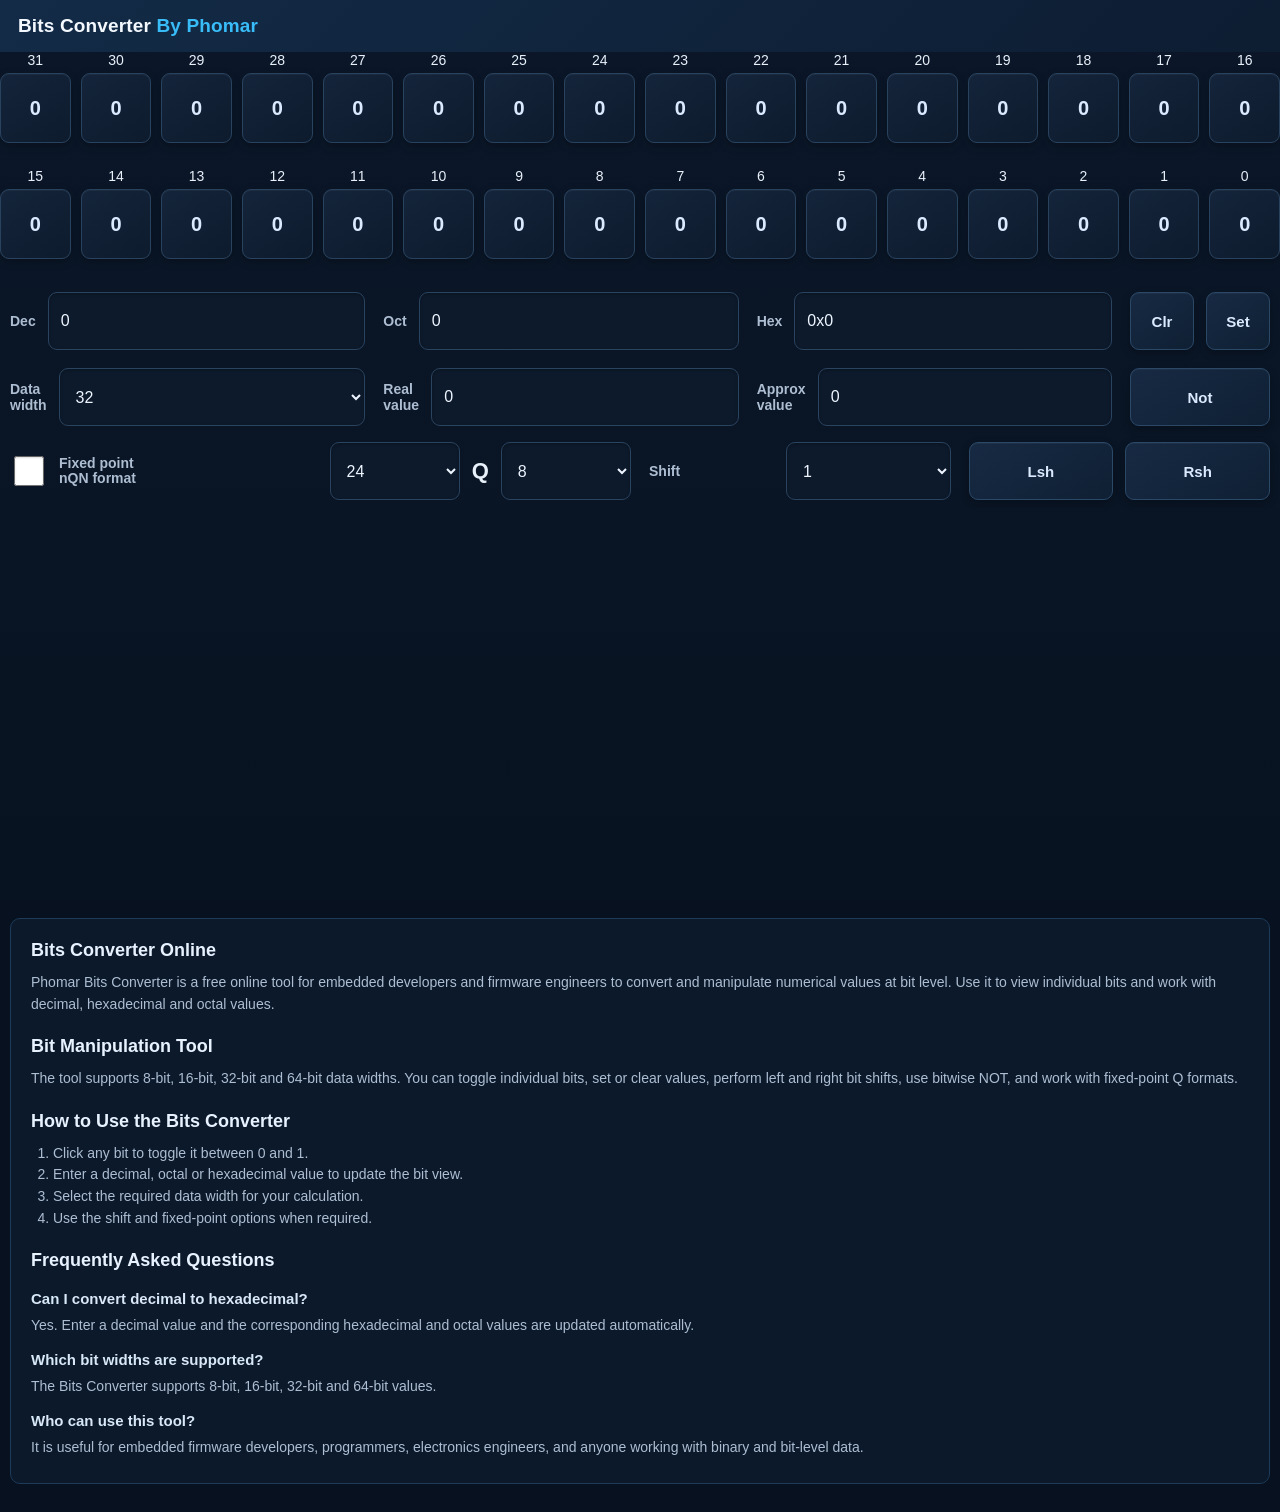
==== bits_convertorbyphomar.html @ a0f3a2d0 "Add files via upload" ====
<!DOCTYPE html>
<html lang="en">
<head>
<meta charset="UTF-8">
<meta name="viewport" content="width=device-width, initial-scale=1.0">
<title>Bits Converter Online - Decimal, Hex, Octal & Bit Manipulation | Phomar</title>
<meta name="description" content="Free online Bits Converter for decimal, hexadecimal, octal and binary bit manipulation. Toggle individual bits, shift bits and work with 8-bit, 16-bit, 32-bit and 64-bit values.">
<meta name="keywords" content="bits converter, bit converter online, decimal to hex converter, hex to decimal converter, binary bit manipulation, bit manipulation tool, 32 bit converter, embedded developer tools, firmware tools">
<meta name="author" content="Phomar">
<meta name="robots" content="index, follow">
<link rel="canonical" href="https://phomar.com/bits-converter.html">

<meta property="og:type" content="website">
<meta property="og:title" content="Bits Converter Online | Phomar">
<meta property="og:description" content="Free online tool for decimal, hexadecimal, octal and bit manipulation.">
<meta property="og:url" content="https://phomar.com/bits-converter.html">
<meta property="og:site_name" content="Phomar">

<meta name="twitter:card" content="summary">
<meta name="twitter:title" content="Bits Converter Online | Phomar">
<meta name="twitter:description" content="Convert and manipulate bits, decimal, hexadecimal and octal values online.">
<style>
    * { box-sizing: border-box; }
    body {
        margin: 0;
        font-family: Inter, "Segoe UI", Arial, sans-serif;
        background: #07111f;
        color: #e8f0fa;
    }

    .app {
        max-width: 1400px;
        margin: 0 auto;
        min-height: 100vh;
        background: linear-gradient(180deg, #0b1729 0%, #081321 100%);
    }

    .titlebar {
        height: 52px;
        display: flex;
        align-items: center;
        padding: 0 18px;
        background: linear-gradient(135deg, #132b47, #0d1d32);
        color: #f4f9ff;
        font-size: 19px;
        font-weight: 700;
        letter-spacing: .15px;
    }

    .brand {
        color: #38bdf8;
    }
        border-bottom: 1px solid #284564;
        box-shadow: 0 6px 18px rgba(0,0,0,.25);
    }

    .bits {
        padding: 12px 10px 4px;
        border-bottom: 1px solid #1d334c;
    }

    .bit-row {
        display: grid;
        grid-template-columns: repeat(16, 1fr);
        gap: 10px;
        margin-bottom: 25px;
    }

    .bit {
        text-align: center;
    }

    .bit-number {
        font-size: 14px;
        margin-bottom: 5px;
    }

    .bit-button {
        width: 100%;
        height: 70px;
        border: 1px solid #29435f;
        border-radius: 9px;
        background: linear-gradient(145deg, #14243a, #0d1b2d);
        color: #dbeafe;
        box-shadow: 0 3px 8px rgba(0,0,0,.28), inset 0 1px 0 rgba(255,255,255,.04);
        font-size: 20px;
        font-weight: 650;
        cursor: pointer;
        transition: .15s ease;
    }

    .bit-button:hover {
        border-color: #3b82f6;
        background: linear-gradient(145deg, #19304c, #10243a);
        transform: translateY(-1px);
    }

    .bit-button.on {
        background: linear-gradient(145deg, #16a66a, #0d7d51);
        border-color: #35d996;
        color: #ecfff7;
        font-weight: 700;
        box-shadow: 0 0 0 1px rgba(53,217,150,.15), 0 4px 14px rgba(16,185,129,.18);
    }

    .panel {
        display: grid;
        grid-template-columns: 1fr 1fr 1fr 140px;
        gap: 18px;
        padding: 8px 10px;
        align-items: center;
    }

    .field-group {
        display: flex;
        align-items: center;
        gap: 12px;
    }

    label {
        font-size: 14px;
        white-space: nowrap;
        color: #aebed2;
        font-weight: 550;
    }

    input, select {
        height: 58px;
        width: 100%;
        border: 1px solid #2a435f;
        border-radius: 9px;
        background: #0d1a2b;
        color: #edf5ff;
        box-shadow: inset 0 1px 3px rgba(0,0,0,.28);
        padding: 8px 12px;
        font-size: 16px;
        outline: none;
        transition: .15s ease;
    }

    input:focus, select:focus {
        border-color: #38bdf8;
        box-shadow: 0 0 0 3px rgba(56,189,248,.12);
    }

    .wide-label {
        white-space: normal;
        line-height: 1.05;
    }

    .btn {
        height: 58px;
        border: 1px solid #2b4867;
        background: linear-gradient(145deg, #172a43, #0f2034);
        color: #dbeafe;
        box-shadow: 0 3px 9px rgba(0,0,0,.25), inset 0 1px 0 rgba(255,255,255,.04);
        font-size: 15px;
        font-weight: 650;
        cursor: pointer;
        border-radius: 9px;
        transition: .15s ease;
    }

    .btn:hover {
        border-color: #38bdf8;
        background: linear-gradient(145deg, #1b3552, #122943);
        transform: translateY(-1px);
    }

    .btn:active, .bit-button:active {
        transform: translateY(0);
    }

    .operations {
        display: grid;
        grid-template-columns: 1fr 1fr 1fr 1fr;
        gap: 18px;
        padding: 8px 10px 20px;
        align-items: center;
    }

    .operation-row {
        display: flex;
        align-items: center;
        gap: 12px;
    }

    .operation-row label {
        min-width: 125px;
        white-space: normal;
    }

    .checkbox {
        width: 30px;
        height: 30px;
        accent-color: #38bdf8;
        cursor: pointer;
    }

    .action-buttons {
        display: grid;
        grid-template-columns: repeat(2, 1fr);
        gap: 12px;
    }

    .bottom-actions {
        display: flex;
        justify-content: flex-end;
        padding: 0 10px 25px;
    }

    @media (max-width: 900px) {
        .bit-row {
            gap: 5px;
        }
        .bit-number { font-size: 14px; }
        .bit-button { height: 50px; font-size: 20px; }
        .panel, .operations {
            grid-template-columns: 1fr 1fr;
        }
    }

    @media (max-width: 600px) {
        .titlebar { font-size: 20px; }
        .bit-row {
            grid-template-columns: repeat(8, 1fr);
        }
        .panel, .operations {
            grid-template-columns: 1fr;
        }
    }
</style>
</head>

<body>
<div class="app">

    <div class="titlebar"><span>Bits Converter <span class="brand">By Phomar</span></span></div>

    <div class="bits">
        <div class="bit-row" id="highBits"></div>
        <div class="bit-row" id="lowBits"></div>
    </div>

    <div class="panel">
        <div class="field-group">
            <label>Dec</label>
            <input id="dec" type="text" value="0">
        </div>

        <div class="field-group">
            <label>Oct</label>
            <input id="oct" type="text" value="0">
        </div>

        <div class="field-group">
            <label>Hex</label>
            <input id="hex" type="text" value="0">
        </div>

        <div class="action-buttons">
            <button class="btn" onclick="clearAll()">Clr</button>
            <button class="btn" onclick="setAll()">Set</button>
        </div>

        <div class="field-group">
            <label>Data<br>width</label>
            <select id="width" onchange="changeWidth()">
                <option value="8">8</option>
                <option value="16">16</option>
                <option value="32" selected>32</option>
                <option value="64">64</option>
            </select>
        </div>

        <div class="field-group">
            <label>Real<br>value</label>
            <input id="real" type="number" value="0">
        </div>

        <div class="field-group">
            <label>Approx<br>value</label>
            <input id="approx" type="text" value="0" readonly>
        </div>

        <button class="btn" onclick="bitNot()">Not</button>
    </div>

    <div class="operations">
        <div class="operation-row">
            <input class="checkbox" id="fixed" type="checkbox">
            <label class="wide-label">Fixed point<br>nQN format</label>
        </div>

        <div class="operation-row">
            <select id="qN">
                <option>24</option>
                <option>16</option>
                <option>8</option>
                <option>4</option>
                <option>2</option>
            </select>
            <strong style="font-size:22px;">Q</strong>
            <select id="qM">
                <option>8</option>
                <option>16</option>
                <option>24</option>
                <option>32</option>
            </select>
        </div>

        <div class="operation-row">
            <label>Shift</label>
            <select id="shift">
                <option>1</option>
                <option>2</option>
                <option>4</option>
                <option>8</option>
            </select>
        </div>

        <div class="action-buttons">
            <button class="btn" onclick="shiftLeft()">Lsh</button>
            <button class="btn" onclick="shiftRight()">Rsh</button>
        </div>
    </div>



</div>

<script>
let value = 0n;
let dataWidth = 32;

function mask() {
    return (1n << BigInt(dataWidth)) - 1n;
}

function renderBits() {
    const high = document.getElementById("highBits");
    const low = document.getElementById("lowBits");
    high.innerHTML = "";
    low.innerHTML = "";

    for (let bit = 31; bit >= 16; bit--) {
        if (bit < dataWidth) addBit(high, bit);
        else addDisabledBit(high, bit);
    }

    for (let bit = 15; bit >= 0; bit--) {
        if (bit < dataWidth) addBit(low, bit);
        else addDisabledBit(low, bit);
    }
}

function addBit(parent, bit) {
    const wrapper = document.createElement("div");
    wrapper.className = "bit";

    const number = document.createElement("div");
    number.className = "bit-number";
    number.textContent = bit;

    const button = document.createElement("button");
    button.className = "bit-button";
    const state = ((value >> BigInt(bit)) & 1n) === 1n;
    button.textContent = state ? "1" : "0";

    if (state) button.classList.add("on");

    button.onclick = () => {
        value ^= (1n << BigInt(bit));
        update();
    };

    wrapper.appendChild(number);
    wrapper.appendChild(button);
    parent.appendChild(wrapper);
}

function addDisabledBit(parent, bit) {
    const wrapper = document.createElement("div");
    wrapper.className = "bit";
    wrapper.style.opacity = ".35";

    const number = document.createElement("div");
    number.className = "bit-number";
    number.textContent = bit;

    const button = document.createElement("button");
    button.className = "bit-button";
    button.textContent = "0";
    button.disabled = true;

    wrapper.appendChild(number);
    wrapper.appendChild(button);
    parent.appendChild(wrapper);
}

function unsignedValue() {
    return value & mask();
}

function signedValue() {
    const v = unsignedValue();
    const sign = 1n << BigInt(dataWidth - 1);
    return (v & sign) ? v - (1n << BigInt(dataWidth)) : v;
}

function update() {
    value = unsignedValue();

    document.getElementById("dec").value = signedValue().toString();
    document.getElementById("oct").value = unsignedValue().toString(8);
    document.getElementById("hex").value = "0x" + unsignedValue().toString(16).toUpperCase();

    const real = Number(document.getElementById("real").value || 0);
    document.getElementById("approx").value =
        document.getElementById("fixed").checked ? calculateQ(real) : real;

    renderBits();
}

function parseInput(input, base) {
    try {
        let s = input.trim();
        if (base === 16) s = s.replace(/^0x/i, "");
        if (!s) return 0n;
        return BigInt(parseInt(s, base));
    } catch {
        return 0n;
    }
}

document.getElementById("dec").addEventListener("change", e => {
    try {
        value = BigInt(e.target.value);
        update();
    } catch {}
});

document.getElementById("oct").addEventListener("change", e => {
    value = parseInput(e.target.value, 8);
    update();
});

document.getElementById("hex").addEventListener("change", e => {
    value = parseInput(e.target.value, 16);
    update();
});

function clearAll() {
    value = 0n;
    update();
}

function setAll() {
    value = mask();
    update();
}

function bitNot() {
    value = (~value) & mask();
    update();
}

function shiftLeft() {
    const s = BigInt(document.getElementById("shift").value);
    value = (value << s) & mask();
    update();
}

function shiftRight() {
    const s = BigInt(document.getElementById("shift").value);
    value = value >> s;
    update();
}

function changeWidth() {
    dataWidth = Number(document.getElementById("width").value);
    value &= mask();
    update();
}

function calculateQ(real) {
    const q = Number(document.getElementById("qM").value);
    return real / Math.pow(2, q);
}

document.getElementById("fixed").addEventListener("change", update);

renderBits();
update();
</script>

    <section class="seo-content" aria-label="About Bits Converter">
        <h2>Bits Converter Online</h2>
        <p>
            Phomar Bits Converter is a free online tool for embedded developers and
            firmware engineers to convert and manipulate numerical values at bit level.
            Use it to view individual bits and work with decimal, hexadecimal and octal values.
        </p>

        <h2>Bit Manipulation Tool</h2>
        <p>
            The tool supports 8-bit, 16-bit, 32-bit and 64-bit data widths. You can toggle
            individual bits, set or clear values, perform left and right bit shifts,
            use bitwise NOT, and work with fixed-point Q formats.
        </p>

        <h2>How to Use the Bits Converter</h2>
        <ol>
            <li>Click any bit to toggle it between 0 and 1.</li>
            <li>Enter a decimal, octal or hexadecimal value to update the bit view.</li>
            <li>Select the required data width for your calculation.</li>
            <li>Use the shift and fixed-point options when required.</li>
        </ol>

        <h2>Frequently Asked Questions</h2>
        <h3>Can I convert decimal to hexadecimal?</h3>
        <p>Yes. Enter a decimal value and the corresponding hexadecimal and octal values are updated automatically.</p>

        <h3>Which bit widths are supported?</h3>
        <p>The Bits Converter supports 8-bit, 16-bit, 32-bit and 64-bit values.</p>

        <h3>Who can use this tool?</h3>
        <p>
            It is useful for embedded firmware developers, programmers, electronics engineers,
            and anyone working with binary and bit-level data.
        </p>
    </section>

    <style>
        .seo-content {
            margin: 18px 10px 28px;
            padding: 18px 20px;
            border: 1px solid #1d3a58;
            border-radius: 10px;
            background: rgba(13, 29, 48, .72);
            color: #aebed2;
            line-height: 1.55;
            font-size: 14px;
        }
        .seo-content h2 {
            margin: 0 0 7px;
            color: #e8f2ff;
            font-size: 18px;
        }
        .seo-content h2:not(:first-child) {
            margin-top: 18px;
        }
        .seo-content h3 {
            margin: 12px 0 4px;
            color: #d9e8f8;
            font-size: 15px;
        }
        .seo-content p {
            margin: 0 0 7px;
        }
        .seo-content ol {
            margin: 6px 0 0;
            padding-left: 22px;
        }
    </style>

    <script type="application/ld+json">
    {
      "@context": "https://schema.org",
      "@type": "WebApplication",
      "name": "Bits Converter Online",
      "alternateName": "Phomar Bits Converter",
      "url": "https://phomar.com/bits-converter.html",
      "description": "Free online tool for decimal, hexadecimal, octal and bit-level manipulation.",
      "applicationCategory": "DeveloperApplication",
      "operatingSystem": "Any",
      "author": {
        "@type": "Organization",
        "name": "Phomar",
        "url": "https://phomar.com"
      },
      "offers": {
        "@type": "Offer",
        "price": "0",
        "priceCurrency": "USD"
      }
    }
    </script>

</body>
</html>
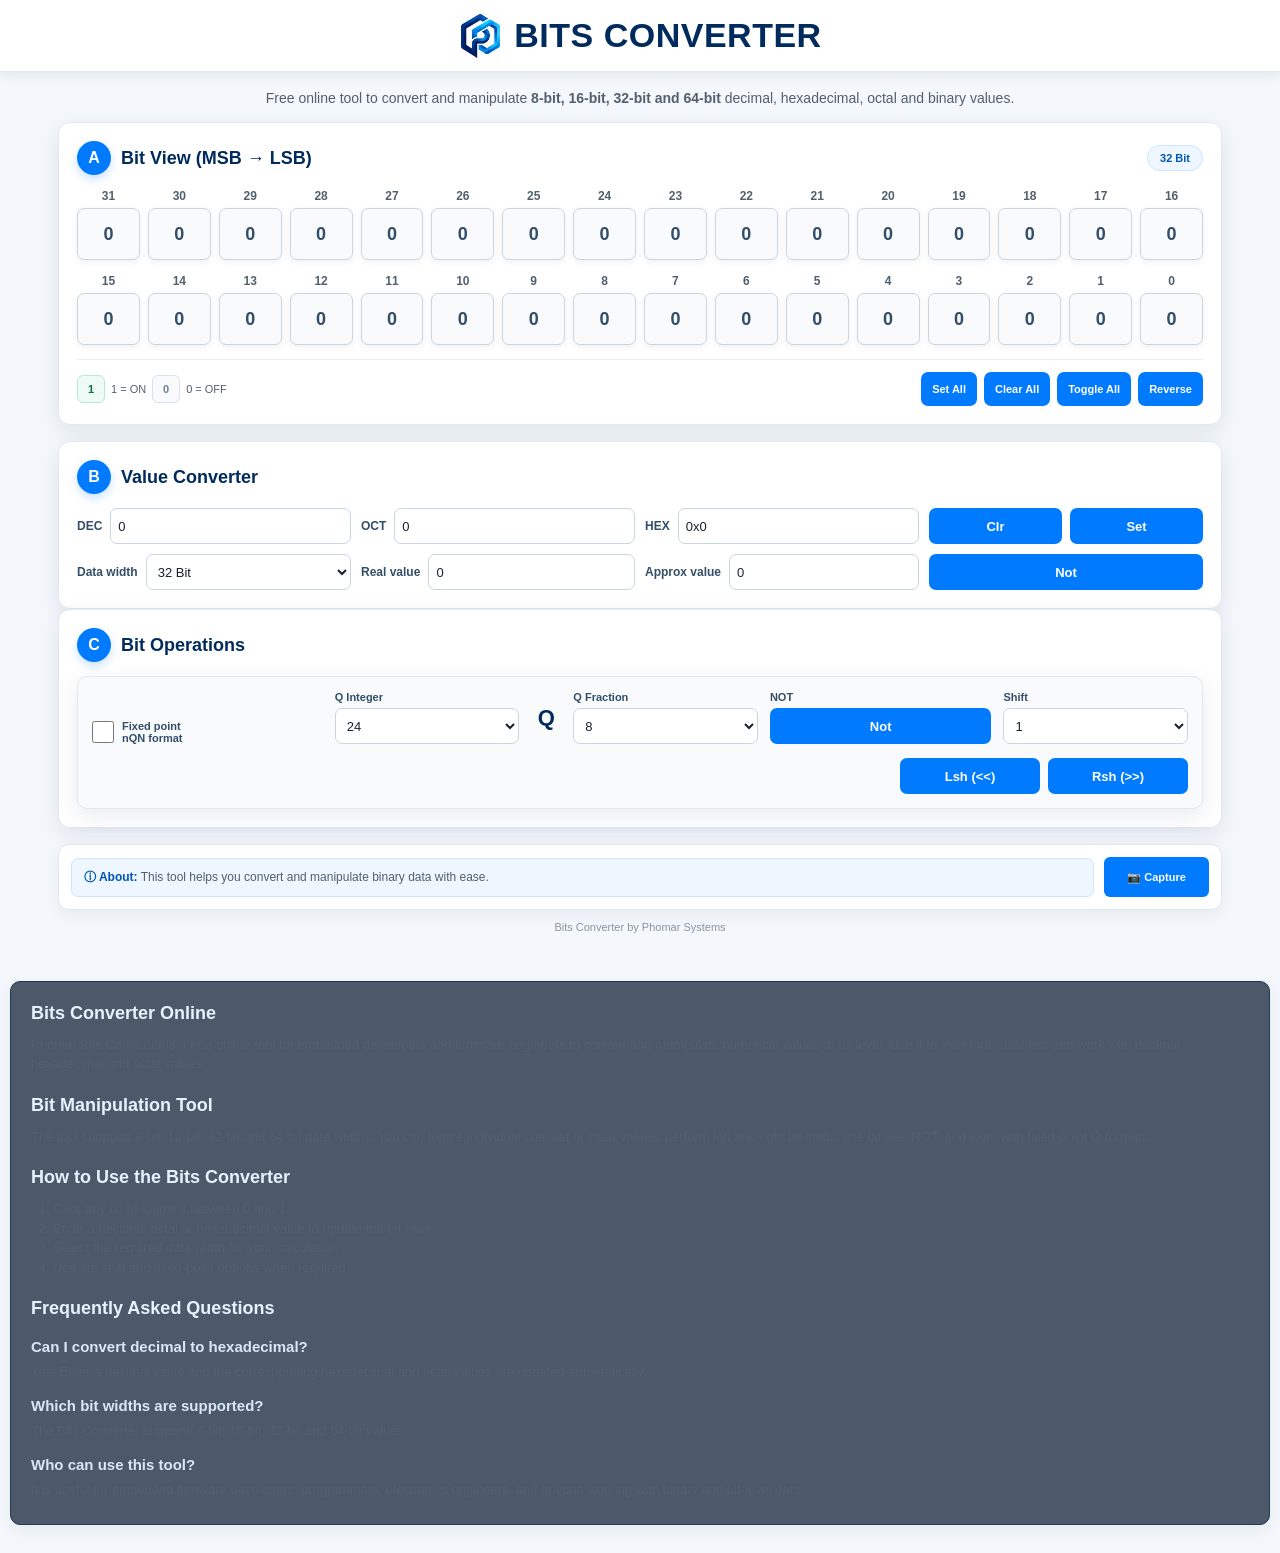
==== commit 2d43e3d9: "Update bits_convertorbyphomar.html" ====
--- a/bits_convertorbyphomar.html
+++ b/bits_convertorbyphomar.html
@@ -20,315 +20,817 @@
 <meta name="twitter:title" content="Bits Converter Online | Phomar">
 <meta name="twitter:description" content="Convert and manipulate bits, decimal, hexadecimal and octal values online.">
 <style>
-    * { box-sizing: border-box; }
-    body {
-        margin: 0;
-        font-family: Inter, "Segoe UI", Arial, sans-serif;
-        background: #07111f;
-        color: #e8f0fa;
-    }
-
-    .app {
-        max-width: 1400px;
-        margin: 0 auto;
-        min-height: 100vh;
-        background: linear-gradient(180deg, #0b1729 0%, #081321 100%);
-    }
-
-    .titlebar {
-        height: 52px;
-        display: flex;
-        align-items: center;
-        padding: 0 18px;
-        background: linear-gradient(135deg, #132b47, #0d1d32);
-        color: #f4f9ff;
-        font-size: 19px;
-        font-weight: 700;
-        letter-spacing: .15px;
-    }
-
-    .brand {
-        color: #38bdf8;
-    }
-        border-bottom: 1px solid #284564;
-        box-shadow: 0 6px 18px rgba(0,0,0,.25);
-    }
-
-    .bits {
-        padding: 12px 10px 4px;
-        border-bottom: 1px solid #1d334c;
-    }
-
-    .bit-row {
-        display: grid;
-        grid-template-columns: repeat(16, 1fr);
-        gap: 10px;
-        margin-bottom: 25px;
-    }
-
-    .bit {
-        text-align: center;
-    }
-
-    .bit-number {
-        font-size: 14px;
-        margin-bottom: 5px;
-    }
-
-    .bit-button {
-        width: 100%;
-        height: 70px;
-        border: 1px solid #29435f;
-        border-radius: 9px;
-        background: linear-gradient(145deg, #14243a, #0d1b2d);
-        color: #dbeafe;
-        box-shadow: 0 3px 8px rgba(0,0,0,.28), inset 0 1px 0 rgba(255,255,255,.04);
-        font-size: 20px;
-        font-weight: 650;
-        cursor: pointer;
-        transition: .15s ease;
-    }
-
-    .bit-button:hover {
-        border-color: #3b82f6;
-        background: linear-gradient(145deg, #19304c, #10243a);
-        transform: translateY(-1px);
-    }
-
-    .bit-button.on {
-        background: linear-gradient(145deg, #16a66a, #0d7d51);
-        border-color: #35d996;
-        color: #ecfff7;
-        font-weight: 700;
-        box-shadow: 0 0 0 1px rgba(53,217,150,.15), 0 4px 14px rgba(16,185,129,.18);
-    }
-
-    .panel {
-        display: grid;
-        grid-template-columns: 1fr 1fr 1fr 140px;
-        gap: 18px;
-        padding: 8px 10px;
-        align-items: center;
-    }
-
-    .field-group {
-        display: flex;
-        align-items: center;
-        gap: 12px;
-    }
-
-    label {
-        font-size: 14px;
-        white-space: nowrap;
-        color: #aebed2;
-        font-weight: 550;
-    }
-
-    input, select {
-        height: 58px;
-        width: 100%;
-        border: 1px solid #2a435f;
-        border-radius: 9px;
-        background: #0d1a2b;
-        color: #edf5ff;
-        box-shadow: inset 0 1px 3px rgba(0,0,0,.28);
-        padding: 8px 12px;
-        font-size: 16px;
-        outline: none;
-        transition: .15s ease;
-    }
-
-    input:focus, select:focus {
-        border-color: #38bdf8;
-        box-shadow: 0 0 0 3px rgba(56,189,248,.12);
-    }
-
-    .wide-label {
-        white-space: normal;
-        line-height: 1.05;
-    }
-
-    .btn {
-        height: 58px;
-        border: 1px solid #2b4867;
-        background: linear-gradient(145deg, #172a43, #0f2034);
-        color: #dbeafe;
-        box-shadow: 0 3px 9px rgba(0,0,0,.25), inset 0 1px 0 rgba(255,255,255,.04);
-        font-size: 15px;
-        font-weight: 650;
-        cursor: pointer;
-        border-radius: 9px;
-        transition: .15s ease;
-    }
-
-    .btn:hover {
-        border-color: #38bdf8;
-        background: linear-gradient(145deg, #1b3552, #122943);
-        transform: translateY(-1px);
-    }
-
-    .btn:active, .bit-button:active {
-        transform: translateY(0);
-    }
-
-    .operations {
-        display: grid;
-        grid-template-columns: 1fr 1fr 1fr 1fr;
-        gap: 18px;
-        padding: 8px 10px 20px;
-        align-items: center;
-    }
-
-    .operation-row {
-        display: flex;
-        align-items: center;
-        gap: 12px;
-    }
-
-    .operation-row label {
-        min-width: 125px;
-        white-space: normal;
-    }
-
-    .checkbox {
-        width: 30px;
-        height: 30px;
-        accent-color: #38bdf8;
-        cursor: pointer;
-    }
-
-    .action-buttons {
-        display: grid;
-        grid-template-columns: repeat(2, 1fr);
-        gap: 12px;
-    }
-
-    .bottom-actions {
-        display: flex;
-        justify-content: flex-end;
-        padding: 0 10px 25px;
-    }
-
-    @media (max-width: 900px) {
-        .bit-row {
-            gap: 5px;
-        }
-        .bit-number { font-size: 14px; }
-        .bit-button { height: 50px; font-size: 20px; }
-        .panel, .operations {
-            grid-template-columns: 1fr 1fr;
-        }
-    }
-
-    @media (max-width: 600px) {
-        .titlebar { font-size: 20px; }
-        .bit-row {
-            grid-template-columns: repeat(8, 1fr);
-        }
-        .panel, .operations {
-            grid-template-columns: 1fr;
-        }
-    }
+*{box-sizing:border-box;margin:0;padding:0}
+
+body{
+    font-family:Arial,Helvetica,sans-serif;
+    background:#f4f7fb;
+    color:#17212b;
+    min-height:100vh;
+}
+
+.hero{
+    min-height:72px;
+    padding:10px 20px;
+    display:flex;
+    align-items:center;
+    justify-content:center;
+    text-align:center;
+    position:relative;
+    overflow:hidden;
+    background:#fff;
+    border-bottom:1px solid #e2e8f0;
+    box-shadow:0 3px 12px rgba(0,43,92,.08);
+}
+
+.tool-header{
+    position:relative;
+    z-index:2;
+    display:flex;
+    align-items:center;
+    justify-content:center;
+    gap:12px;
+}
+
+.tool-logo{
+    width:44px;
+    height:44px;
+    object-fit:contain;
+    flex-shrink:0;
+}
+
+.hero h1{
+    position:relative;
+    z-index:1;
+    color:#002b5c;
+    font-size:clamp(24px,4vw,34px);
+    letter-spacing:.5px;
+    font-weight:700;
+    margin:0;
+}
+
+.container{
+    max-width:1200px;
+    margin:auto;
+    padding:18px 18px 30px;
+}
+
+.intro{
+    text-align:center;
+    margin-bottom:16px;
+    color:#52606d;
+    font-size:14px;
+}
+
+.card{
+    background:#fff;
+    border-radius:12px;
+    padding:18px;
+    box-shadow:0 7px 22px rgba(0,43,92,.09);
+    border:1px solid #e0e8f0;
+    display:flex;
+    flex-direction:column;
+}
+
+.card-header{
+    display:flex;
+    align-items:center;
+    gap:10px;
+    margin-bottom:14px;
+}
+
+.badge{
+    width:34px;
+    height:34px;
+    border-radius:50%;
+    background:#007bff;
+    color:#fff;
+    display:grid;
+    place-items:center;
+    font-weight:bold;
+    flex-shrink:0;
+    box-shadow:0 4px 10px rgba(0,123,255,.22);
+}
+
+.card h2{
+    font-size:18px;
+    color:#002b5c;
+}
+
+.bits{
+    padding:14px 10px 8px;
+    border:1px solid #e0e8f0;
+    border-radius:12px;
+    background:#fff;
+    box-shadow:0 7px 22px rgba(0,43,92,.09);
+    margin-bottom:16px;
+}
+
+.bit-row{
+    display:grid;
+    grid-template-columns:repeat(16,1fr);
+    gap:8px;
+    margin-bottom:18px;
+}
+
+.bit{
+    text-align:center;
+}
+
+.bit-number{
+    font-size:12px;
+    margin-bottom:5px;
+    color:#52606d;
+    font-weight:600;
+}
+
+.bit-button{
+    width:100%;
+    height:52px;
+    border:1px solid #cbd5df;
+    border-radius:7px;
+    background:#f8fafc;
+    color:#334e68;
+    box-shadow:0 2px 6px rgba(0,43,92,.07);
+    font-size:18px;
+    font-weight:700;
+    cursor:pointer;
+    transition:.15s ease;
+}
+
+.bit-button:hover{
+    border-color:#007bff;
+    background:#eef6ff;
+    transform:translateY(-1px);
+}
+
+.bit-button.on{
+    background:#007bff;
+    border-color:#007bff;
+    color:#fff;
+    box-shadow:0 4px 10px rgba(0,123,255,.22);
+}
+
+.bit-button:disabled{
+    opacity:.35;
+    cursor:not-allowed;
+}
+
+.panel{
+    display:grid;
+    grid-template-columns:repeat(4,1fr);
+    gap:10px;
+    align-items:center;
+    margin-bottom:10px;
+}
+
+.field-group{
+    display:flex;
+    align-items:center;
+    gap:8px;
+}
+
+label{
+    font-size:12px;
+    white-space:nowrap;
+    color:#334e68;
+    font-weight:600;
+}
+
+input,select{
+    height:36px;
+    width:100%;
+    min-width:0;
+    border:1px solid #cbd5df;
+    border-radius:7px;
+    background:#fff;
+    color:#17212b;
+    padding:0 7px;
+    font-size:13px;
+    outline:none;
+}
+
+input:focus,select:focus{
+    border-color:#007bff;
+    box-shadow:0 0 0 3px rgba(0,123,255,.10);
+}
+
+.action-buttons{
+    display:grid;
+    grid-template-columns:repeat(2,1fr);
+    gap:8px;
+}
+
+.btn{
+    width:100%;
+    min-height:39px;
+    border:0;
+    border-radius:7px;
+    background:#007bff;
+    color:#fff;
+    font-size:13px;
+    font-weight:700;
+    cursor:pointer;
+    transition:.2s ease;
+}
+
+.btn:hover{
+    background:#0056b3;
+}
+
+.operations{
+    display:grid;
+    grid-template-columns:1fr 1fr 1fr 1fr;
+    gap:16px;
+    align-items:center;
+    background:#fff;
+    border:1px solid #e0e8f0;
+    border-radius:12px;
+    padding:16px;
+    box-shadow:0 7px 22px rgba(0,43,92,.09);
+}
+
+.operation-row{
+    display:flex;
+    align-items:center;
+    gap:9px;
+}
+
+.operation-row label{
+    white-space:normal;
+    line-height:1.15;
+}
+
+.checkbox{
+    width:22px;
+    height:22px;
+    accent-color:#007bff;
+    cursor:pointer;
+    flex-shrink:0;
+}
+
+.operation-row strong{
+    color:#002b5c;
+}
+
+.seo-content{
+    margin-top:16px;
+    background:#fff;
+    border:1px solid #e0e8f0;
+    border-radius:11px;
+    padding:15px 18px;
+    box-shadow:0 5px 18px rgba(0,43,92,.06);
+}
+
+.seo-content h2{
+    font-size:17px;
+    color:#002b5c;
+    margin-bottom:7px;
+}
+
+.seo-content h2:not(:first-child){
+    margin-top:16px;
+}
+
+.seo-content h3{
+    margin:12px 0 4px;
+    color:#334e68;
+    font-size:15px;
+}
+
+.seo-content p,
+.seo-content li{
+    font-size:13px;
+    line-height:1.5;
+    color:#52606d;
+}
+
+.seo-content p{margin-bottom:5px}
+
+.seo-content ol{
+    margin:6px 0 0;
+    padding-left:22px;
+}
+
+.footer-note{
+    text-align:center;
+    font-size:11px;
+    color:#8795a1;
+    margin-top:11px;
+}
+
+.capture-row{
+    display:flex;
+    justify-content:flex-end;
+    margin-top:12px;
+}
+
+.capture-btn{
+    width:auto;
+    min-width:95px;
+    min-height:34px;
+    padding:0 12px;
+    display:inline-flex;
+    align-items:center;
+    justify-content:center;
+    gap:4px;
+    font-size:11px;
+    border-radius:6px;
+    flex-shrink:0;
+}
+
+.capture-btn:disabled{
+    opacity:.65;
+    cursor:wait;
+}
+
+@media(max-width:900px){
+    .hero{min-height:68px}
+    .tool-logo{width:40px;height:40px}
+    .tool-header{gap:9px}
+    .panel,.operations{grid-template-columns:1fr 1fr}
+    .bit-row{gap:5px}
+    .bit-button{height:48px}
+}
+
+@media(max-width:576px){
+    .hero{min-height:64px;padding:8px 10px}
+    .tool-logo{width:34px;height:34px}
+    .tool-header{gap:7px}
+    .hero h1{font-size:21px}
+    .container{padding:14px 12px 25px}
+    .intro{font-size:13px;line-height:1.5}
+    .bits{padding:12px 8px 5px}
+    .bit-row{grid-template-columns:repeat(8,1fr);gap:5px}
+    .bit-button{height:42px;font-size:16px}
+    .panel,.operations{grid-template-columns:1fr}
+    .field-group{gap:7px}
+}
+
+/* ===== Structured Bits Converter UI ===== */
+
+.bit-card{
+    margin-bottom:16px;
+}
+
+.bit-count{
+    margin-left:auto;
+    padding:6px 12px;
+    border-radius:18px;
+    background:#eef6ff;
+    border:1px solid #cfe4ff;
+    color:#0056b3;
+    font-size:11px;
+    font-weight:700;
+}
+
+.bit-row{
+    margin-bottom:14px;
+}
+
+.bit-toolbar{
+    display:flex;
+    align-items:center;
+    justify-content:space-between;
+    gap:12px;
+    padding-top:12px;
+    border-top:1px solid #e6edf4;
+}
+
+.bit-legend{
+    display:flex;
+    align-items:center;
+    gap:6px;
+    color:#52606d;
+    font-size:11px;
+    white-space:nowrap;
+}
+
+.legend-chip{
+    width:28px;
+    height:28px;
+    display:grid;
+    place-items:center;
+    border-radius:6px;
+    font-weight:700;
+    border:1px solid #d8e2ec;
+}
+
+.legend-chip.on{
+    background:#eefaf5;
+    color:#087443;
+    border-color:#b8ead3;
+}
+
+.legend-chip.off{
+    background:#f8fafc;
+    color:#718096;
+}
+
+.bit-toolbar-actions{
+    display:flex;
+    gap:7px;
+}
+
+.mini-btn{
+    width:auto;
+    min-height:34px;
+    padding:0 11px;
+    font-size:11px;
+}
+
+.value-row{
+    display:grid;
+    grid-template-columns:1fr 1fr 1fr 1fr;
+    gap:10px;
+    align-items:center;
+    margin-bottom:10px;
+}
+
+.value-row.second{
+    margin-bottom:0;
+}
+
+.value-row .field-group{
+    min-width:0;
+}
+
+.value-row .field-group label{
+    flex-shrink:0;
+}
+
+.value-actions{
+    display:grid;
+    grid-template-columns:1fr 1fr;
+    gap:8px;
+}
+
+.value-actions.single{
+    grid-template-columns:1fr;
+}
+
+.value-actions .btn{
+    min-height:36px;
+}
+
+.operations{
+    display:grid;
+    grid-template-columns:1.25fr 1fr 30px 1fr 1.2fr 1fr;
+    gap:12px;
+    align-items:end;
+    background:#f8fafc;
+    border:1px solid #e0e8f0;
+    border-radius:10px;
+    padding:14px;
+}
+
+.operation-item{
+    display:flex;
+    flex-direction:column;
+    gap:5px;
+    min-width:0;
+}
+
+.operation-item label{
+    font-size:11px;
+}
+
+.fixed-item{
+    flex-direction:row;
+    align-items:center;
+    gap:8px;
+    padding-top:18px;
+}
+
+.checkbox{
+    width:22px;
+    height:22px;
+    accent-color:#007bff;
+    cursor:pointer;
+    flex-shrink:0;
+}
+
+.q-label{
+    align-self:center;
+    justify-self:center;
+    font-size:22px;
+    font-weight:700;
+    color:#002b5c;
+}
+
+.not-item .btn{
+    width:100%;
+    min-height:36px;
+}
+
+.shift-buttons{
+    grid-column:1 / -1;
+    display:flex;
+    justify-content:flex-end;
+    gap:8px;
+    margin-top:2px;
+}
+
+.shift-buttons .btn{
+    width:auto;
+    min-width:140px;
+    min-height:36px;
+}
+
+.capture-footer{
+    margin-top:16px;
+    display:flex;
+    align-items:center;
+    gap:10px;
+    padding:12px;
+    background:#fff;
+    border:1px solid #e0e8f0;
+    border-radius:11px;
+    box-shadow:0 5px 18px rgba(0,43,92,.06);
+}
+
+.capture-info{
+    flex:1;
+    min-width:0;
+    padding:10px 12px;
+    border-radius:7px;
+    background:#eef6ff;
+    border:1px solid #cfe4ff;
+    color:#52606d;
+    font-size:12px;
+}
+
+.capture-info strong{
+    color:#0056b3;
+}
+
+.capture-btn{
+    width:auto;
+    min-width:105px;
+    min-height:40px;
+    padding:0 13px;
+}
+
+@media(max-width:900px){
+    .value-row{
+        grid-template-columns:1fr 1fr;
+    }
+
+    .operations{
+        grid-template-columns:1fr 1fr;
+    }
+
+    .q-label{
+        display:none;
+    }
+
+    .bit-toolbar{
+        flex-direction:column;
+        align-items:stretch;
+    }
+
+    .bit-toolbar-actions{
+        display:grid;
+        grid-template-columns:repeat(4,1fr);
+    }
+
+    .bit-toolbar-actions .btn{
+        width:100%;
+    }
+
+    .capture-footer{
+        align-items:stretch;
+    }
+}
+
+@media(max-width:576px){
+    .value-row{
+        grid-template-columns:1fr;
+    }
+
+    .value-actions{
+        grid-template-columns:1fr 1fr;
+    }
+
+    .operations{
+        grid-template-columns:1fr;
+    }
+
+    .q-label{
+        display:none;
+    }
+
+    .shift-buttons{
+        display:grid;
+        grid-template-columns:1fr 1fr;
+    }
+
+    .shift-buttons .btn{
+        min-width:0;
+    }
+
+    .bit-count{
+        display:none;
+    }
+
+    .bit-toolbar-actions{
+        grid-template-columns:1fr 1fr;
+    }
+
+    .capture-footer{
+        flex-direction:column;
+    }
+
+    .capture-btn{
+        width:100%;
+    }
+}
+
 </style>
 </head>
 
 <body>
 <div class="app">
 
-    <div class="titlebar"><span>Bits Converter <span class="brand">By Phomar</span></span></div>
-
-    <div class="bits">
+    <header class="hero">
+    <div class="tool-header">
+        <img src="logo1.png" alt="Phomar Systems Logo" class="tool-logo">
+        <h1>BITS CONVERTER</h1>
+    </div>
+</header>
+
+<main class="container">
+
+    <p class="intro">
+        Free online tool to convert and manipulate <strong>8-bit, 16-bit, 32-bit and 64-bit</strong>
+        decimal, hexadecimal, octal and binary values.
+    </p>
+
+    <!-- A: Bit View -->
+    <section class="card bit-card" id="captureArea">
+
+        <div class="card-header">
+            <div class="badge">A</div>
+            <h2>Bit View (MSB → LSB)</h2>
+            <span class="bit-count" id="bitCount">32 Bit</span>
+        </div>
+
         <div class="bit-row" id="highBits"></div>
         <div class="bit-row" id="lowBits"></div>
+
+        <div class="bit-toolbar">
+            <div class="bit-legend">
+                <span class="legend-chip on">1</span>
+                <span>1 = ON</span>
+                <span class="legend-chip off">0</span>
+                <span>0 = OFF</span>
+            </div>
+
+            <div class="bit-toolbar-actions">
+                <button class="btn mini-btn" onclick="setAll()">Set All</button>
+                <button class="btn mini-btn" onclick="clearAll()">Clear All</button>
+                <button class="btn mini-btn" onclick="toggleAll()">Toggle All</button>
+                <button class="btn mini-btn" onclick="reverseBits()">Reverse</button>
+            </div>
+        </div>
+
+    </section>
+
+    <!-- B: Value Converter -->
+    <section class="card" id="converterCard">
+
+        <div class="card-header">
+            <div class="badge">B</div>
+            <h2>Value Converter</h2>
+        </div>
+
+        <div class="value-row">
+            <div class="field-group">
+                <label>DEC</label>
+                <input id="dec" type="text" value="0">
+            </div>
+
+            <div class="field-group">
+                <label>OCT</label>
+                <input id="oct" type="text" value="0">
+            </div>
+
+            <div class="field-group">
+                <label>HEX</label>
+                <input id="hex" type="text" value="0">
+            </div>
+
+            <div class="value-actions">
+                <button class="btn" onclick="clearAll()">Clr</button>
+                <button class="btn" onclick="setAll()">Set</button>
+            </div>
+        </div>
+
+        <div class="value-row second">
+            <div class="field-group">
+                <label>Data width</label>
+                <select id="width" onchange="changeWidth()">
+                    <option value="8">8 Bit</option>
+                    <option value="16">16 Bit</option>
+                    <option value="32" selected>32 Bit</option>
+                    <option value="64">64 Bit</option>
+                </select>
+            </div>
+
+            <div class="field-group">
+                <label>Real value</label>
+                <input id="real" type="number" value="0">
+            </div>
+
+            <div class="field-group">
+                <label>Approx value</label>
+                <input id="approx" type="text" value="0" readonly>
+            </div>
+
+            <div class="value-actions single">
+                <button class="btn" onclick="bitNot()">Not</button>
+            </div>
+        </div>
+
+    </section>
+
+    <!-- C: Bit Operations -->
+    <section class="card" id="operationsCard">
+
+        <div class="card-header">
+            <div class="badge">C</div>
+            <h2>Bit Operations</h2>
+        </div>
+
+        <div class="operations">
+
+            <div class="operation-item fixed-item">
+                <input class="checkbox" id="fixed" type="checkbox">
+                <label>Fixed point<br>nQN format</label>
+            </div>
+
+            <div class="operation-item">
+                <label>Q Integer</label>
+                <select id="qN">
+                    <option>24</option>
+                    <option>16</option>
+                    <option>8</option>
+                    <option>4</option>
+                    <option>2</option>
+                </select>
+            </div>
+
+            <div class="q-label">Q</div>
+
+            <div class="operation-item">
+                <label>Q Fraction</label>
+                <select id="qM">
+                    <option>8</option>
+                    <option>16</option>
+                    <option>24</option>
+                    <option>32</option>
+                </select>
+            </div>
+
+            <div class="operation-item not-item">
+                <label>NOT</label>
+                <button class="btn" onclick="bitNot()">Not</button>
+            </div>
+
+            <div class="operation-item">
+                <label>Shift</label>
+                <select id="shift">
+                    <option>1</option>
+                    <option>2</option>
+                    <option>4</option>
+                    <option>8</option>
+                </select>
+            </div>
+
+            <div class="shift-buttons">
+                <button class="btn" onclick="shiftLeft()">Lsh (&lt;&lt;)</button>
+                <button class="btn" onclick="shiftRight()">Rsh (&gt;&gt;)</button>
+            </div>
+
+        </div>
+
+    </section>
+
+    <!-- Capture -->
+    <div class="capture-footer">
+        <div class="capture-info">
+            <strong>ⓘ About:</strong>
+            This tool helps you convert and manipulate binary data with ease.
+        </div>
+
+        <button type="button" class="btn capture-btn" onclick="captureBits(this)">
+            📷 Capture
+        </button>
     </div>
 
-    <div class="panel">
-        <div class="field-group">
-            <label>Dec</label>
-            <input id="dec" type="text" value="0">
-        </div>
-
-        <div class="field-group">
-            <label>Oct</label>
-            <input id="oct" type="text" value="0">
-        </div>
-
-        <div class="field-group">
-            <label>Hex</label>
-            <input id="hex" type="text" value="0">
-        </div>
-
-        <div class="action-buttons">
-            <button class="btn" onclick="clearAll()">Clr</button>
-            <button class="btn" onclick="setAll()">Set</button>
-        </div>
-
-        <div class="field-group">
-            <label>Data<br>width</label>
-            <select id="width" onchange="changeWidth()">
-                <option value="8">8</option>
-                <option value="16">16</option>
-                <option value="32" selected>32</option>
-                <option value="64">64</option>
-            </select>
-        </div>
-
-        <div class="field-group">
-            <label>Real<br>value</label>
-            <input id="real" type="number" value="0">
-        </div>
-
-        <div class="field-group">
-            <label>Approx<br>value</label>
-            <input id="approx" type="text" value="0" readonly>
-        </div>
-
-        <button class="btn" onclick="bitNot()">Not</button>
-    </div>
-
-    <div class="operations">
-        <div class="operation-row">
-            <input class="checkbox" id="fixed" type="checkbox">
-            <label class="wide-label">Fixed point<br>nQN format</label>
-        </div>
-
-        <div class="operation-row">
-            <select id="qN">
-                <option>24</option>
-                <option>16</option>
-                <option>8</option>
-                <option>4</option>
-                <option>2</option>
-            </select>
-            <strong style="font-size:22px;">Q</strong>
-            <select id="qM">
-                <option>8</option>
-                <option>16</option>
-                <option>24</option>
-                <option>32</option>
-            </select>
-        </div>
-
-        <div class="operation-row">
-            <label>Shift</label>
-            <select id="shift">
-                <option>1</option>
-                <option>2</option>
-                <option>4</option>
-                <option>8</option>
-            </select>
-        </div>
-
-        <div class="action-buttons">
-            <button class="btn" onclick="shiftLeft()">Lsh</button>
-            <button class="btn" onclick="shiftRight()">Rsh</button>
-        </div>
-    </div>
-
-
-
-</div>
-
+    <div class="footer-note">Bits Converter by Phomar Systems</div>
+
+</main>
 <script>
 let value = 0n;
 let dataWidth = 32;
@@ -411,9 +913,21 @@
 function update() {
     value = unsignedValue();
 
-    document.getElementById("dec").value = signedValue().toString();
+    /*
+       Display DEC as unsigned for the selected data width.
+       Example:
+       8-bit  11111111 = 255
+       16-bit 1111111111111111 = 65535
+       32-bit 0xFFFFFFFF = 4294967295
+       64-bit 0xFFFFFFFFFFFFFFFF = 18446744073709551615
+
+       Previously signedValue() was used here, so 8-bit 255
+       appeared as -1.
+    */
+    document.getElementById("dec").value = unsignedValue().toString();
     document.getElementById("oct").value = unsignedValue().toString(8);
     document.getElementById("hex").value = "0x" + unsignedValue().toString(16).toUpperCase();
+    document.getElementById("bitCount").textContent = dataWidth + " Bit";
 
     const real = Number(document.getElementById("real").value || 0);
     document.getElementById("approx").value =
@@ -450,6 +964,25 @@
     update();
 });
 
+
+function toggleAll(){
+    value = (~value) & mask();
+    update();
+}
+
+function reverseBits(){
+    let reversed = 0n;
+
+    for(let i=0;i<dataWidth;i++){
+        if(((value >> BigInt(i)) & 1n) === 1n){
+            reversed |= 1n << BigInt(dataWidth - 1 - i);
+        }
+    }
+
+    value = reversed;
+    update();
+}
+
 function clearAll() {
     value = 0n;
     update();
@@ -492,6 +1025,133 @@
 
 renderBits();
 update();
+function loadCaptureImage(src){
+    return new Promise((resolve,reject)=>{
+        const img=new Image();
+        img.onload=()=>resolve(img);
+        img.onerror=reject;
+        img.src=src;
+    });
+}
+
+async function ensureHtml2Canvas(){
+    if(typeof html2canvas!=="undefined") return;
+
+    const script=document.createElement("script");
+    script.src="https://cdn.jsdelivr.net/npm/html2canvas@1.4.1/dist/html2canvas.min.js";
+    document.head.appendChild(script);
+
+    await new Promise((resolve,reject)=>{
+        script.onload=resolve;
+        script.onerror=reject;
+    });
+}
+
+function sanitizeFileName(value){
+    return String(value)
+        .trim()
+        .replace(/[<>:"/\\|?*]+/g,"")
+        .replace(/\s+/g,"_")
+        .replace(/[()]/g,"");
+}
+
+async function captureBits(button){
+
+    const area=document.getElementById("captureArea");
+    if(!area) return;
+
+    const originalText=button.innerHTML;
+    button.disabled=true;
+    button.textContent="Saving...";
+
+    try{
+        await ensureHtml2Canvas();
+
+        const contentCanvas=await html2canvas(area,{
+            backgroundColor:"#ffffff",
+            scale:2,
+            useCORS:true,
+            logging:false
+        });
+
+        const headerHeight=82;
+        const sidePadding=22;
+
+        const finalCanvas=document.createElement("canvas");
+        finalCanvas.width=contentCanvas.width;
+        finalCanvas.height=contentCanvas.height+headerHeight*2;
+
+        const ctx=finalCanvas.getContext("2d");
+
+        ctx.fillStyle="#ffffff";
+        ctx.fillRect(0,0,finalCanvas.width,finalCanvas.height);
+
+        ctx.fillStyle="#ffffff";
+        ctx.fillRect(0,0,finalCanvas.width,headerHeight);
+
+        ctx.fillStyle="#007bff";
+        ctx.fillRect(0,headerHeight-2,finalCanvas.width,2);
+
+        try{
+            const logo=await loadCaptureImage("logo1.png");
+            const logoSize=48;
+            const logoX=sidePadding;
+            const logoY=(headerHeight-logoSize)/2;
+
+            ctx.drawImage(
+                logo,
+                logoX,
+                logoY,
+                logoSize,
+                logoSize
+            );
+        }catch(e){
+            console.warn("Logo could not be loaded for capture:",e);
+        }
+
+        ctx.fillStyle="#002b5c";
+        ctx.font="700 26px Arial, Helvetica, sans-serif";
+        ctx.textBaseline="middle";
+        ctx.fillText(
+            "BITS CONVERTER",
+            sidePadding+60,
+            headerHeight/2
+        );
+
+        ctx.drawImage(contentCanvas,0,headerHeight);
+
+        const footerY=headerHeight+contentCanvas.height;
+
+        ctx.fillStyle="#f4f7fb";
+        ctx.fillRect(0,footerY,finalCanvas.width,headerHeight);
+
+        ctx.fillStyle="#66788a";
+        ctx.font="12px Arial, Helvetica, sans-serif";
+        ctx.textAlign="center";
+        ctx.textBaseline="middle";
+        ctx.fillText(
+            "Phomar Systems",
+            finalCanvas.width/2,
+            footerY+headerHeight/2
+        );
+
+        const width=dataWidth;
+        const dec=unsignedValue().toString();
+
+        const link=document.createElement("a");
+        link.download="Bits_"+width+"bit_"+sanitizeFileName(dec)+".png";
+        link.href=finalCanvas.toDataURL("image/png");
+        link.click();
+
+    }catch(error){
+        alert("Unable to capture the result. Please try again.");
+        console.error(error);
+    }finally{
+        button.disabled=false;
+        button.innerHTML=originalText;
+    }
+}
+
 </script>
 
     <section class="seo-content" aria-label="About Bits Converter">
